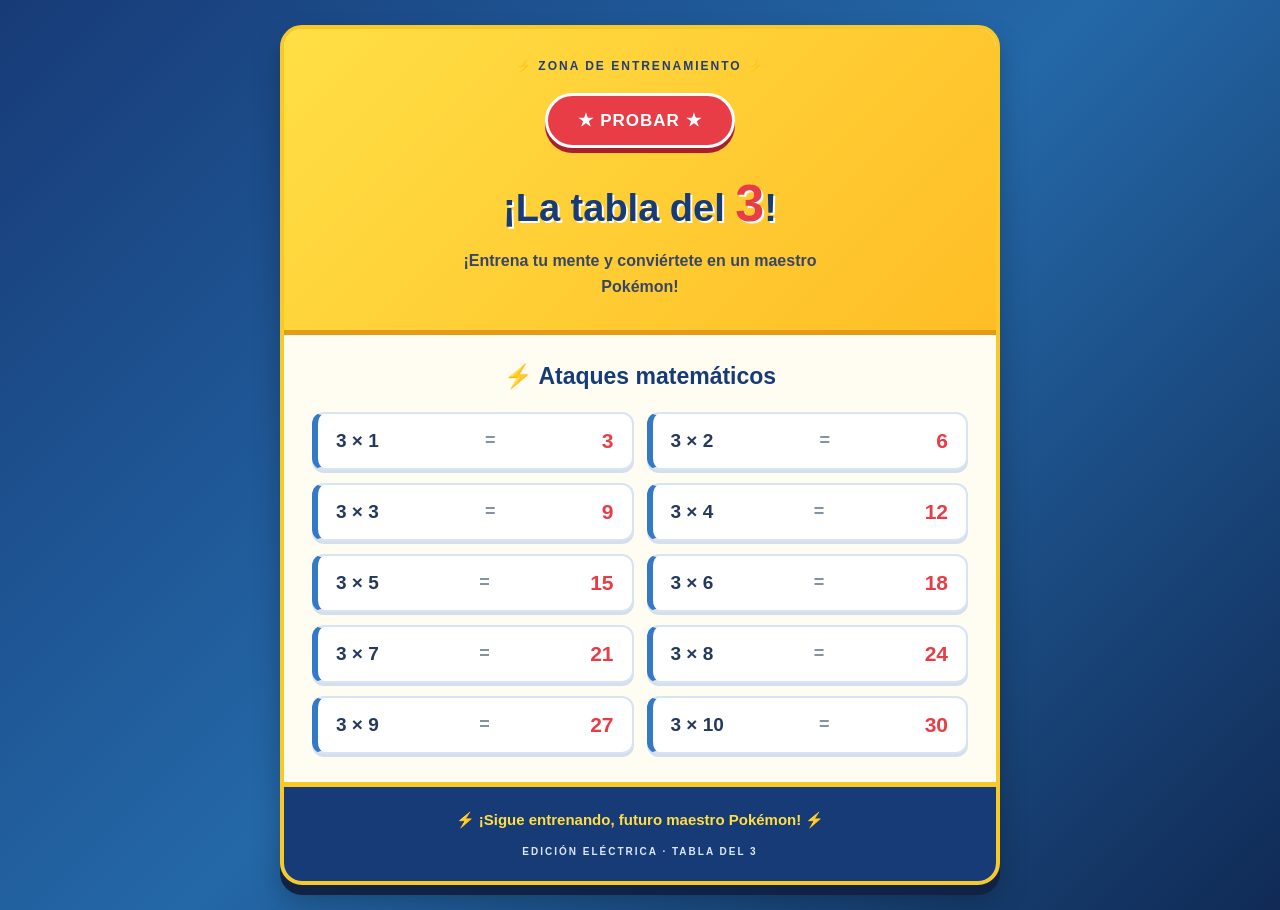
==== tablas/multiplicar.html @ 759390fd "creacion del html tablas y el css personalizado" ====
<!DOCTYPE html>
<html lang="es">
<head>
    <meta charset="UTF-8">
    <meta name="viewport" content="width=device-width, initial-scale=1.0">
    <title>Pokémon - Tabla del 3</title>
    <link rel="stylesheet" href="multiplicar.css">
</head>
<body>

    <main class="contenedor">

        <header class="encabezado">
            <p class="etiqueta">⚡ ZONA DE ENTRENAMIENTO ⚡</p>

            <button class="boton-probar" type="button">
                ★ PROBAR ★
            </button>

            <h1>¡La tabla del <span>3</span>!</h1>

            <p class="descripcion">
                ¡Entrena tu mente y conviértete en un maestro Pokémon!
            </p>
        </header>

        <section class="panel-tabla">
            <h2>⚡ Ataques matemáticos</h2>

            <div class="tabla">
                <div class="fila">
                    <span class="operacion">3 × 1</span>
                    <span class="igual">=</span>
                    <span class="resultado">3</span>
                </div>

                <div class="fila">
                    <span class="operacion">3 × 2</span>
                    <span class="igual">=</span>
                    <span class="resultado">6</span>
                </div>

                <div class="fila">
                    <span class="operacion">3 × 3</span>
                    <span class="igual">=</span>
                    <span class="resultado">9</span>
                </div>

                <div class="fila">
                    <span class="operacion">3 × 4</span>
                    <span class="igual">=</span>
                    <span class="resultado">12</span>
                </div>

                <div class="fila">
                    <span class="operacion">3 × 5</span>
                    <span class="igual">=</span>
                    <span class="resultado">15</span>
                </div>

                <div class="fila">
                    <span class="operacion">3 × 6</span>
                    <span class="igual">=</span>
                    <span class="resultado">18</span>
                </div>

                <div class="fila">
                    <span class="operacion">3 × 7</span>
                    <span class="igual">=</span>
                    <span class="resultado">21</span>
                </div>

                <div class="fila">
                    <span class="operacion">3 × 8</span>
                    <span class="igual">=</span>
                    <span class="resultado">24</span>
                </div>

                <div class="fila">
                    <span class="operacion">3 × 9</span>
                    <span class="igual">=</span>
                    <span class="resultado">27</span>
                </div>

                <div class="fila">
                    <span class="operacion">3 × 10</span>
                    <span class="igual">=</span>
                    <span class="resultado">30</span>
                </div>
            </div>
        </section>

        <footer class="pie">
            <p>⚡ ¡Sigue entrenando, futuro maestro Pokémon! ⚡</p>
            <span>EDICIÓN ELÉCTRICA · TABLA DEL 3</span>
        </footer>

    </main>

</body>
</html>
---- tablas/multiplicar.css ----
/* CONFIGURACIÓN GENERAL */
* {
    box-sizing: border-box;
    margin: 0;
    padding: 0;
}

body {
    min-height: 100vh;
    padding: 25px 16px;
    font-family: Arial, Helvetica, sans-serif;
    color: #202b45;
    background: linear-gradient(135deg, #173b77, #2468a8, #102a55);
}

/* CONTENEDOR PRINCIPAL */
.contenedor {
    width: 100%;
    max-width: 720px;
    margin: 0 auto;
    overflow: hidden;
    background-color: #fffdf2;
    border: 4px solid #f8c928;
    border-radius: 22px;
    box-shadow: 0 10px 0 #102344,
                0 16px 28px rgba(0, 0, 0, 0.25);
}

/* ENCABEZADO */
.encabezado {
    padding: 30px 24px;
    text-align: center;
    background: linear-gradient(135deg, #ffdf45, #ffbd25);
    border-bottom: 5px solid #e49b18;
}

.etiqueta {
    margin-bottom: 20px;
    color: #233e72;
    font-size: 12px;
    font-weight: 900;
    letter-spacing: 2px;
}

/* BOTÓN PROBAR */
.boton-probar {
    display: block;
    width: 100%;
    max-width: 190px;
    margin: 0 auto 24px;
    padding: 14px 20px;
    border: 3px solid #ffffff;
    border-radius: 30px;
    background-color: #e83d46;
    color: #ffffff;
    font-size: 17px;
    font-weight: 900;
    letter-spacing: 1px;
    cursor: pointer;
    box-shadow: 0 5px 0 #a91f2c;
    transition: transform 0.2s ease,
                box-shadow 0.2s ease,
                background-color 0.2s ease;
}

.boton-probar:hover {
    background-color: #c92135;
    transform: translateY(-3px);
    box-shadow: 0 8px 0 #a91f2c;
}

.boton-probar:active {
    transform: translateY(2px);
    box-shadow: 0 2px 0 #a91f2c;
}

.boton-probar:focus-visible {
    outline: 3px solid #173b77;
    outline-offset: 4px;
}

/* TÍTULO */
h1 {
    color: #173b77;
    font-size: 38px;
    font-weight: 900;
    line-height: 1.2;
    text-shadow: 2px 2px 0 #ffffff;
}

h1 span {
    color: #e83d46;
    font-size: 52px;
}

.descripcion {
    max-width: 430px;
    margin: 14px auto 0;
    color: #374665;
    font-size: 16px;
    line-height: 1.6;
    font-weight: 600;
}

/* PANEL DE LA TABLA */
.panel-tabla {
    padding: 28px;
}

.panel-tabla h2 {
    margin-bottom: 22px;
    color: #173b77;
    text-align: center;
    font-size: 23px;
}

/* DISTRIBUCIÓN DE LAS OPERACIONES */
.tabla {
    display: grid;
    grid-template-columns: repeat(2, minmax(0, 1fr));
    gap: 13px;
}

/* CADA OPERACIÓN */
.fila {
    display: flex;
    align-items: center;
    justify-content: space-between;
    gap: 8px;
    padding: 15px 18px;
    background-color: #ffffff;
    border: 2px solid #d8e3f3;
    border-left: 6px solid #3478c8;
    border-radius: 12px;
    box-shadow: 0 3px 0 #d5dfec;
    transition: transform 0.2s ease,
                background-color 0.2s ease,
                border-color 0.2s ease;
}

.fila:hover {
    background-color: #fff2b8;
    border-color: #f0bd27;
    transform: translateY(-3px);
}

.operacion {
    color: #25395e;
    font-size: 19px;
    font-weight: 800;
}

.igual {
    color: #8591a5;
    font-size: 18px;
    font-weight: bold;
}

.resultado {
    color: #e83d46;
    font-size: 21px;
    font-weight: 900;
}

/* PIE DE PÁGINA */
.pie {
    padding: 22px 16px;
    text-align: center;
    background-color: #173b77;
    border-top: 5px solid #f8c928;
}

.pie p {
    margin-bottom: 10px;
    color: #ffdf45;
    font-size: 15px;
    font-weight: bold;
    line-height: 1.5;
}

.pie span {
    color: #dce8fa;
    font-size: 10px;
    font-weight: bold;
    letter-spacing: 2px;
}

/* TABLETS */
@media (max-width: 768px) {
    body {
        padding: 20px 14px;
    }

    .encabezado {
        padding: 26px 18px;
    }

    .panel-tabla {
        padding: 22px;
    }

    h1 {
        font-size: 33px;
    }

    h1 span {
        font-size: 45px;
    }

    .fila {
        padding: 14px 12px;
    }

    .operacion {
        font-size: 17px;
    }

    .resultado {
        font-size: 19px;
    }
}

/* CELULARES */
@media (max-width: 480px) {
    body {
        padding: 14px 10px;
    }

    .contenedor {
        border-width: 3px;
        border-radius: 17px;
    }

    .encabezado {
        padding: 24px 14px;
    }

    .etiqueta {
        font-size: 10px;
        letter-spacing: 1.5px;
    }

    .boton-probar {
        max-width: 100%;
        font-size: 16px;
    }

    h1 {
        font-size: 28px;
    }

    h1 span {
        font-size: 38px;
    }

    .descripcion {
        font-size: 14px;
    }

    .panel-tabla {
        padding: 20px 14px;
    }

    .panel-tabla h2 {
        font-size: 19px;
    }

    .tabla {
        grid-template-columns: 1fr;
        gap: 11px;
    }

    .fila {
        padding: 15px 18px;
    }

    .operacion {
        font-size: 18px;
    }

    .resultado {
        font-size: 21px;
    }

    .pie p {
        font-size: 13px;
    }
}

/* RESPETA LA PREFERENCIA DE MENOS MOVIMIENTO */
@media (prefers-reduced-motion: reduce) {
    *,
    *::before,
    *::after {
        transition: none !important;
    }
}
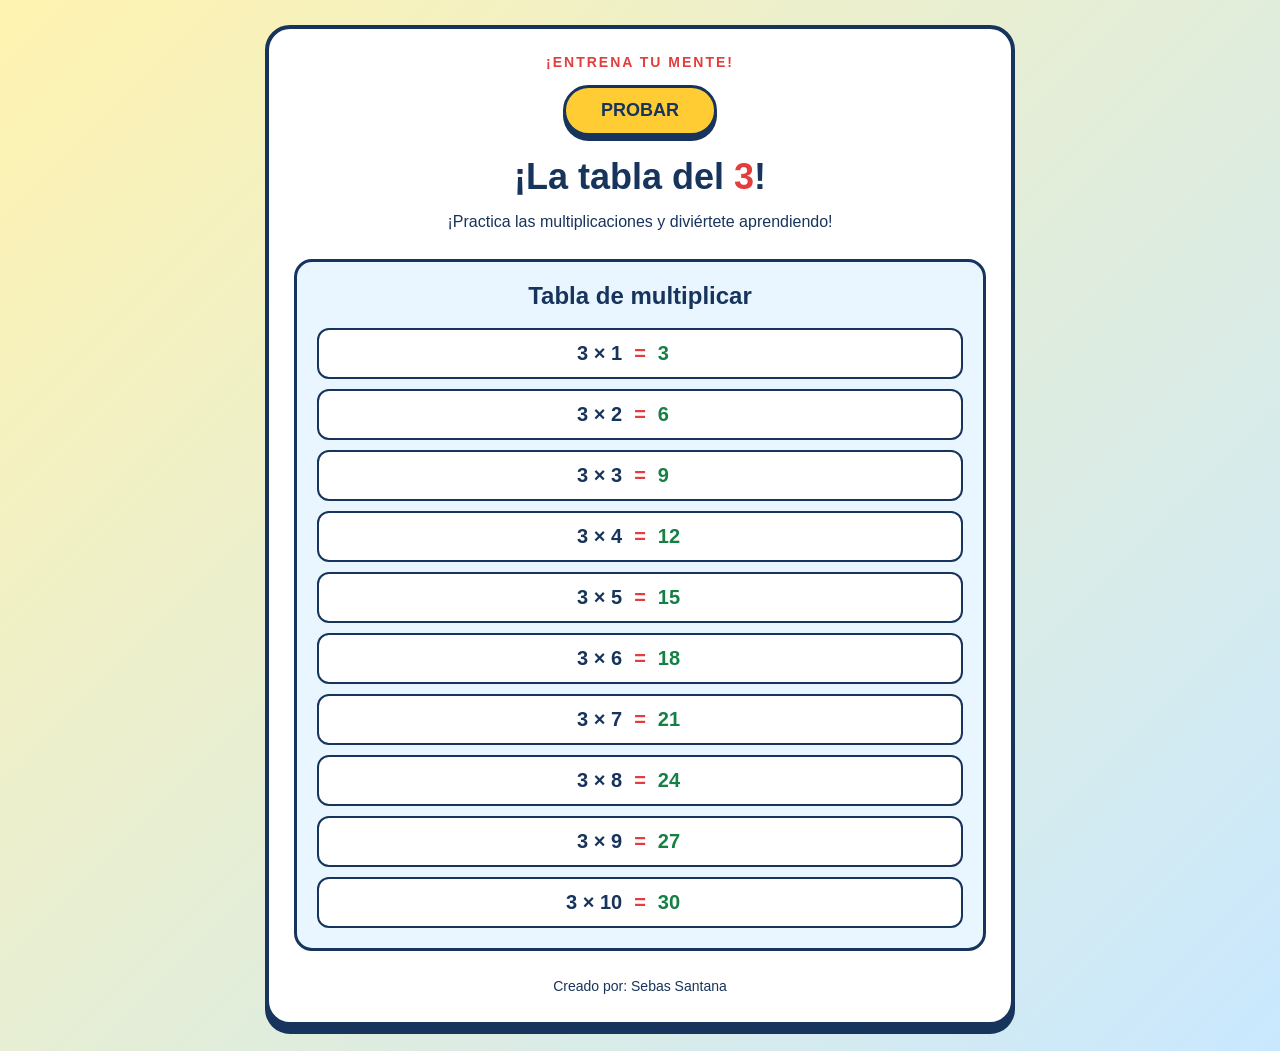
==== commit 7848acd7: "agregamos de forma dinamica la tabla del 5" ====
--- a/tablas/multiplicar.html
+++ b/tablas/multiplicar.html
@@ -4,99 +4,39 @@
 <head>
     <meta charset="UTF-8">
     <meta name="viewport" content="width=device-width, initial-scale=1.0">
-    <title>Pokémon - Tabla del 3</title>
+    <title>Tablas de multiplicar</title>
     <link rel="stylesheet" href="multiplicar.css">
 </head>
 <body>
 
-    <main class="contenedor">
+    <div class="contenedor">
 
         <header class="encabezado">
-            <p class="etiqueta">⚡ ZONA DE ENTRENAMIENTO ⚡</p>
+            <p class="etiqueta">¡ENTRENA TU MENTE!</p>
 
-            <button class="boton-probar" type="button">
-                ★ PROBAR ★
+            <button class="boton-probar" onclick="generarTablas(5)">
+                PROBAR
             </button>
 
-            <h1>¡La tabla del <span>3</span>!</h1>
+            <h1>¡La tabla del <span id="tituloTabla">3</span>!</h1>
 
             <p class="descripcion">
-                ¡Entrena tu mente y conviértete en un maestro Pokémon!
+                ¡Practica las multiplicaciones y diviértete aprendiendo!
             </p>
         </header>
 
         <section class="panel-tabla">
-            <h2>⚡ Ataques matemáticos</h2>
+            <h2>Tabla de multiplicar</h2>
 
-            <div class="tabla">
-                <div class="fila">
-                    <span class="operacion">3 × 1</span>
-                    <span class="igual">=</span>
-                    <span class="resultado">3</span>
-                </div>
-
-                <div class="fila">
-                    <span class="operacion">3 × 2</span>
-                    <span class="igual">=</span>
-                    <span class="resultado">6</span>
-                </div>
-
-                <div class="fila">
-                    <span class="operacion">3 × 3</span>
-                    <span class="igual">=</span>
-                    <span class="resultado">9</span>
-                </div>
-
-                <div class="fila">
-                    <span class="operacion">3 × 4</span>
-                    <span class="igual">=</span>
-                    <span class="resultado">12</span>
-                </div>
-
-                <div class="fila">
-                    <span class="operacion">3 × 5</span>
-                    <span class="igual">=</span>
-                    <span class="resultado">15</span>
-                </div>
-
-                <div class="fila">
-                    <span class="operacion">3 × 6</span>
-                    <span class="igual">=</span>
-                    <span class="resultado">18</span>
-                </div>
-
-                <div class="fila">
-                    <span class="operacion">3 × 7</span>
-                    <span class="igual">=</span>
-                    <span class="resultado">21</span>
-                </div>
-
-                <div class="fila">
-                    <span class="operacion">3 × 8</span>
-                    <span class="igual">=</span>
-                    <span class="resultado">24</span>
-                </div>
-
-                <div class="fila">
-                    <span class="operacion">3 × 9</span>
-                    <span class="igual">=</span>
-                    <span class="resultado">27</span>
-                </div>
-
-                <div class="fila">
-                    <span class="operacion">3 × 10</span>
-                    <span class="igual">=</span>
-                    <span class="resultado">30</span>
-                </div>
-            </div>
+            <div class="tabla" id="contenedor"></div>
         </section>
 
         <footer class="pie">
-            <p>⚡ ¡Sigue entrenando, futuro maestro Pokémon! ⚡</p>
-            <span>EDICIÓN ELÉCTRICA · TABLA DEL 3</span>
+            <p>Creado por: Sebas Santana</p>
         </footer>
 
-    </main>
+    </div>
 
+    <script src="multiplicar.js"></script>
 </body>
 </html>
--- a/tablas/multiplicar.css
+++ b/tablas/multiplicar.css
@@ -1,5 +1,4 @@
 
-/* CONFIGURACIÓN GENERAL */
 * {
     box-sizing: border-box;
     margin: 0;
@@ -8,250 +7,138 @@
 
 body {
     min-height: 100vh;
-    padding: 25px 16px;
+    padding: 25px 15px;
     font-family: Arial, Helvetica, sans-serif;
-    color: #202b45;
-    background: linear-gradient(135deg, #173b77, #2468a8, #102a55);
+    background: linear-gradient(135deg, #fff3b0, #c9e8ff);
+    color: #17345c;
 }
 
-/* CONTENEDOR PRINCIPAL */
 .contenedor {
     width: 100%;
-    max-width: 720px;
+    max-width: 750px;
     margin: 0 auto;
-    overflow: hidden;
-    background-color: #fffdf2;
-    border: 4px solid #f8c928;
-    border-radius: 22px;
-    box-shadow: 0 10px 0 #102344,
-                0 16px 28px rgba(0, 0, 0, 0.25);
+    padding: 25px;
+    background-color: #ffffff;
+    border: 4px solid #17345c;
+    border-radius: 25px;
+    box-shadow: 0 8px 0 #17345c;
 }
 
-/* ENCABEZADO */
 .encabezado {
-    padding: 30px 24px;
     text-align: center;
-    background: linear-gradient(135deg, #ffdf45, #ffbd25);
-    border-bottom: 5px solid #e49b18;
 }
 
 .etiqueta {
-    margin-bottom: 20px;
-    color: #233e72;
-    font-size: 12px;
-    font-weight: 900;
-    letter-spacing: 2px;
-}
-
-/* BOTÓN PROBAR */
-.boton-probar {
-    display: block;
-    width: 100%;
-    max-width: 190px;
-    margin: 0 auto 24px;
-    padding: 14px 20px;
-    border: 3px solid #ffffff;
-    border-radius: 30px;
-    background-color: #e83d46;
-    color: #ffffff;
-    font-size: 17px;
-    font-weight: 900;
-    letter-spacing: 1px;
-    cursor: pointer;
-    box-shadow: 0 5px 0 #a91f2c;
-    transition: transform 0.2s ease,
-                box-shadow 0.2s ease,
-                background-color 0.2s ease;
-}
-
-.boton-probar:hover {
-    background-color: #c92135;
-    transform: translateY(-3px);
-    box-shadow: 0 8px 0 #a91f2c;
-}
-
-.boton-probar:active {
-    transform: translateY(2px);
-    box-shadow: 0 2px 0 #a91f2c;
-}
-
-.boton-probar:focus-visible {
-    outline: 3px solid #173b77;
-    outline-offset: 4px;
-}
-
-/* TÍTULO */
-h1 {
-    color: #173b77;
-    font-size: 38px;
-    font-weight: 900;
-    line-height: 1.2;
-    text-shadow: 2px 2px 0 #ffffff;
-}
-
-h1 span {
-    color: #e83d46;
-    font-size: 52px;
-}
-
-.descripcion {
-    max-width: 430px;
-    margin: 14px auto 0;
-    color: #374665;
-    font-size: 16px;
-    line-height: 1.6;
-    font-weight: 600;
-}
-
-/* PANEL DE LA TABLA */
-.panel-tabla {
-    padding: 28px;
-}
-
-.panel-tabla h2 {
-    margin-bottom: 22px;
-    color: #173b77;
-    text-align: center;
-    font-size: 23px;
-}
-
-/* DISTRIBUCIÓN DE LAS OPERACIONES */
-.tabla {
-    display: grid;
-    grid-template-columns: repeat(2, minmax(0, 1fr));
-    gap: 13px;
-}
-
-/* CADA OPERACIÓN */
-.fila {
-    display: flex;
-    align-items: center;
-    justify-content: space-between;
-    gap: 8px;
-    padding: 15px 18px;
-    background-color: #ffffff;
-    border: 2px solid #d8e3f3;
-    border-left: 6px solid #3478c8;
-    border-radius: 12px;
-    box-shadow: 0 3px 0 #d5dfec;
-    transition: transform 0.2s ease,
-                background-color 0.2s ease,
-                border-color 0.2s ease;
-}
-
-.fila:hover {
-    background-color: #fff2b8;
-    border-color: #f0bd27;
-    transform: translateY(-3px);
-}
-
-.operacion {
-    color: #25395e;
-    font-size: 19px;
-    font-weight: 800;
-}
-
-.igual {
-    color: #8591a5;
-    font-size: 18px;
-    font-weight: bold;
-}
-
-.resultado {
-    color: #e83d46;
-    font-size: 21px;
-    font-weight: 900;
-}
-
-/* PIE DE PÁGINA */
-.pie {
-    padding: 22px 16px;
-    text-align: center;
-    background-color: #173b77;
-    border-top: 5px solid #f8c928;
-}
-
-.pie p {
-    margin-bottom: 10px;
-    color: #ffdf45;
-    font-size: 15px;
-    font-weight: bold;
-    line-height: 1.5;
-}
-
-.pie span {
-    color: #dce8fa;
-    font-size: 10px;
+    margin-bottom: 15px;
+    color: #e33d3d;
+    font-size: 14px;
     font-weight: bold;
     letter-spacing: 2px;
 }
 
-/* TABLETS */
-@media (max-width: 768px) {
-    body {
-        padding: 20px 14px;
-    }
-
-    .encabezado {
-        padding: 26px 18px;
-    }
-
-    .panel-tabla {
-        padding: 22px;
-    }
-
-    h1 {
-        font-size: 33px;
-    }
-
-    h1 span {
-        font-size: 45px;
-    }
-
-    .fila {
-        padding: 14px 12px;
-    }
-
-    .operacion {
-        font-size: 17px;
-    }
-
-    .resultado {
-        font-size: 19px;
-    }
+.boton-probar {
+    display: block;
+    margin: 0 auto 20px;
+    padding: 12px 35px;
+    border: 3px solid #17345c;
+    border-radius: 30px;
+    background-color: #ffcc33;
+    color: #17345c;
+    font-size: 18px;
+    font-weight: bold;
+    cursor: pointer;
+    box-shadow: 0 5px 0 #17345c;
 }
 
-/* CELULARES */
-@media (max-width: 480px) {
+.boton-probar:hover {
+    background-color: #ffe071;
+}
+
+.boton-probar:active {
+    transform: translateY(3px);
+    box-shadow: 0 2px 0 #17345c;
+}
+
+h1 {
+    margin-bottom: 12px;
+    font-size: 36px;
+}
+
+h1 span {
+    color: #e33d3d;
+}
+
+.descripcion {
+    margin-bottom: 25px;
+    font-size: 16px;
+    line-height: 1.5;
+}
+
+.panel-tabla {
+    padding: 20px;
+    border: 3px solid #17345c;
+    border-radius: 18px;
+    background-color: #eaf6ff;
+}
+
+.panel-tabla h2 {
+    margin-bottom: 18px;
+    text-align: center;
+    font-size: 24px;
+}
+
+.tabla {
+    display: flex;
+    flex-direction: column;
+    gap: 10px;
+}
+
+.fila {
+    display: grid;
+    grid-template-columns: 1fr auto 1fr;
+    align-items: center;
+    gap: 12px;
+    padding: 12px 18px;
+    border: 2px solid #17345c;
+    border-radius: 12px;
+    background-color: #ffffff;
+    font-size: 20px;
+    font-weight: bold;
+}
+
+.operacion {
+    text-align: right;
+}
+
+.igual {
+    color: #e33d3d;
+}
+
+.resultado {
+    color: #168044;
+    text-align: left;
+}
+
+.pie {
+    margin-top: 25px;
+    text-align: center;
+    font-size: 14px;
+    line-height: 1.5;
+}
+
+@media (max-width: 600px) {
     body {
-        padding: 14px 10px;
+        padding: 15px 10px;
     }
 
     .contenedor {
+        padding: 18px 12px;
         border-width: 3px;
-        border-radius: 17px;
-    }
-
-    .encabezado {
-        padding: 24px 14px;
-    }
-
-    .etiqueta {
-        font-size: 10px;
-        letter-spacing: 1.5px;
-    }
-
-    .boton-probar {
-        max-width: 100%;
-        font-size: 16px;
+        border-radius: 18px;
     }
 
     h1 {
         font-size: 28px;
-    }
-
-    h1 span {
-        font-size: 38px;
     }
 
     .descripcion {
@@ -259,40 +146,34 @@
     }
 
     .panel-tabla {
-        padding: 20px 14px;
+        padding: 14px 10px;
     }
 
     .panel-tabla h2 {
-        font-size: 19px;
-    }
-
-    .tabla {
-        grid-template-columns: 1fr;
-        gap: 11px;
+        font-size: 21px;
     }
 
     .fila {
-        padding: 15px 18px;
+        gap: 8px;
+        padding: 10px;
+        font-size: 17px;
     }
 
-    .operacion {
-        font-size: 18px;
+    .boton-probar {
+        font-size: 16px;
     }
 
-    .resultado {
-        font-size: 21px;
-    }
-
-    .pie p {
+    .pie {
         font-size: 13px;
     }
 }
 
-/* RESPETA LA PREFERENCIA DE MENOS MOVIMIENTO */
-@media (prefers-reduced-motion: reduce) {
-    *,
-    *::before,
-    *::after {
-        transition: none !important;
+@media (max-width: 350px) {
+    h1 {
+        font-size: 24px;
+    }
+
+    .fila {
+        font-size: 15px;
     }
 }
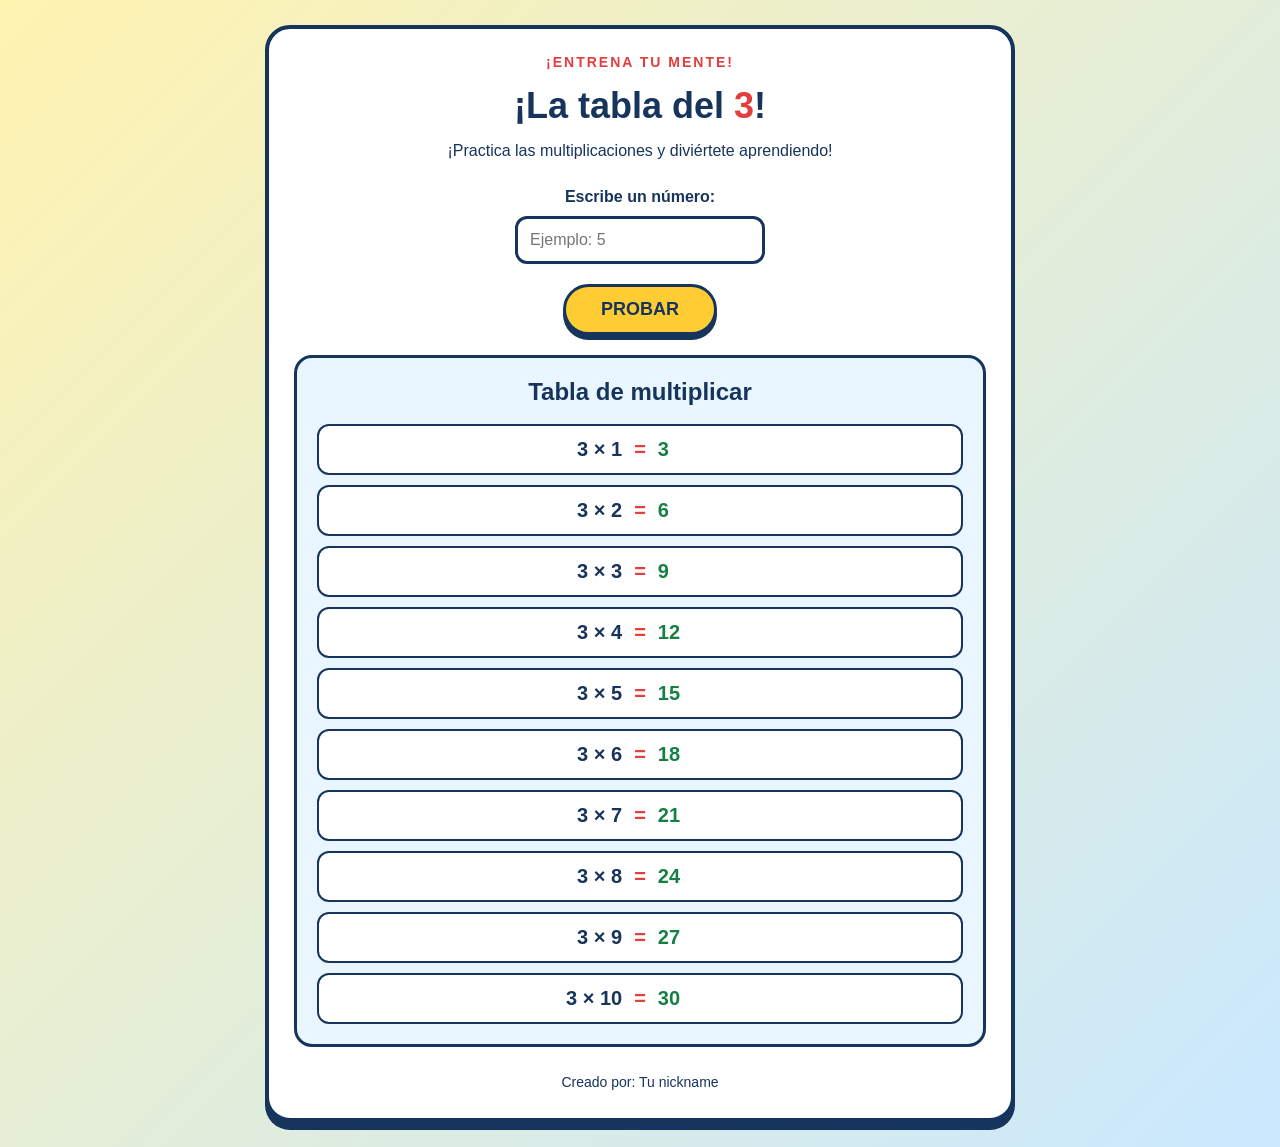
==== commit 471b56c9: "agregamos las cajas de texto" ====
--- a/tablas/multiplicar.html
+++ b/tablas/multiplicar.html
@@ -14,15 +14,24 @@
         <header class="encabezado">
             <p class="etiqueta">¡ENTRENA TU MENTE!</p>
 
-            <button class="boton-probar" onclick="generarTablas(5)">
-                PROBAR
-            </button>
-
             <h1>¡La tabla del <span id="tituloTabla">3</span>!</h1>
 
             <p class="descripcion">
                 ¡Practica las multiplicaciones y diviértete aprendiendo!
             </p>
+
+            <div class="formulario">
+                <label for="numeroTabla">Escribe un número:</label>
+                <input
+                    type="number"
+                    id="numeroTabla"
+                    placeholder="Ejemplo: 5"
+                >
+            </div>
+
+            <button class="boton-probar" onclick="generarTablas(5)">
+                PROBAR
+            </button>
         </header>
 
         <section class="panel-tabla">
@@ -32,7 +41,7 @@
         </section>
 
         <footer class="pie">
-            <p>Creado por: Sebas Santana</p>
+            <p>Creado por: Tu nickname</p>
         </footer>
 
     </div>
--- a/tablas/multiplicar.css
+++ b/tablas/multiplicar.css
@@ -36,6 +36,51 @@
     letter-spacing: 2px;
 }
 
+h1 {
+    margin-bottom: 12px;
+    font-size: 36px;
+}
+
+h1 span {
+    color: #e33d3d;
+}
+
+.descripcion {
+    margin-bottom: 25px;
+    font-size: 16px;
+    line-height: 1.5;
+}
+
+.formulario {
+    display: flex;
+    flex-direction: column;
+    align-items: center;
+    gap: 10px;
+    margin-bottom: 20px;
+}
+
+.formulario label {
+    font-size: 16px;
+    font-weight: bold;
+}
+
+.formulario input {
+    width: 100%;
+    max-width: 250px;
+    padding: 12px;
+    border: 3px solid #17345c;
+    border-radius: 12px;
+    background-color: #ffffff;
+    color: #17345c;
+    font-size: 16px;
+    outline: none;
+}
+
+.formulario input:focus {
+    border-color: #e33d3d;
+    box-shadow: 0 0 0 3px #ffcc3380;
+}
+
 .boton-probar {
     display: block;
     margin: 0 auto 20px;
@@ -57,21 +102,6 @@
 .boton-probar:active {
     transform: translateY(3px);
     box-shadow: 0 2px 0 #17345c;
-}
-
-h1 {
-    margin-bottom: 12px;
-    font-size: 36px;
-}
-
-h1 span {
-    color: #e33d3d;
-}
-
-.descripcion {
-    margin-bottom: 25px;
-    font-size: 16px;
-    line-height: 1.5;
 }
 
 .panel-tabla {
@@ -145,6 +175,14 @@
         font-size: 14px;
     }
 
+    .formulario label {
+        font-size: 15px;
+    }
+
+    .formulario input {
+        max-width: 100%;
+    }
+
     .panel-tabla {
         padding: 14px 10px;
     }
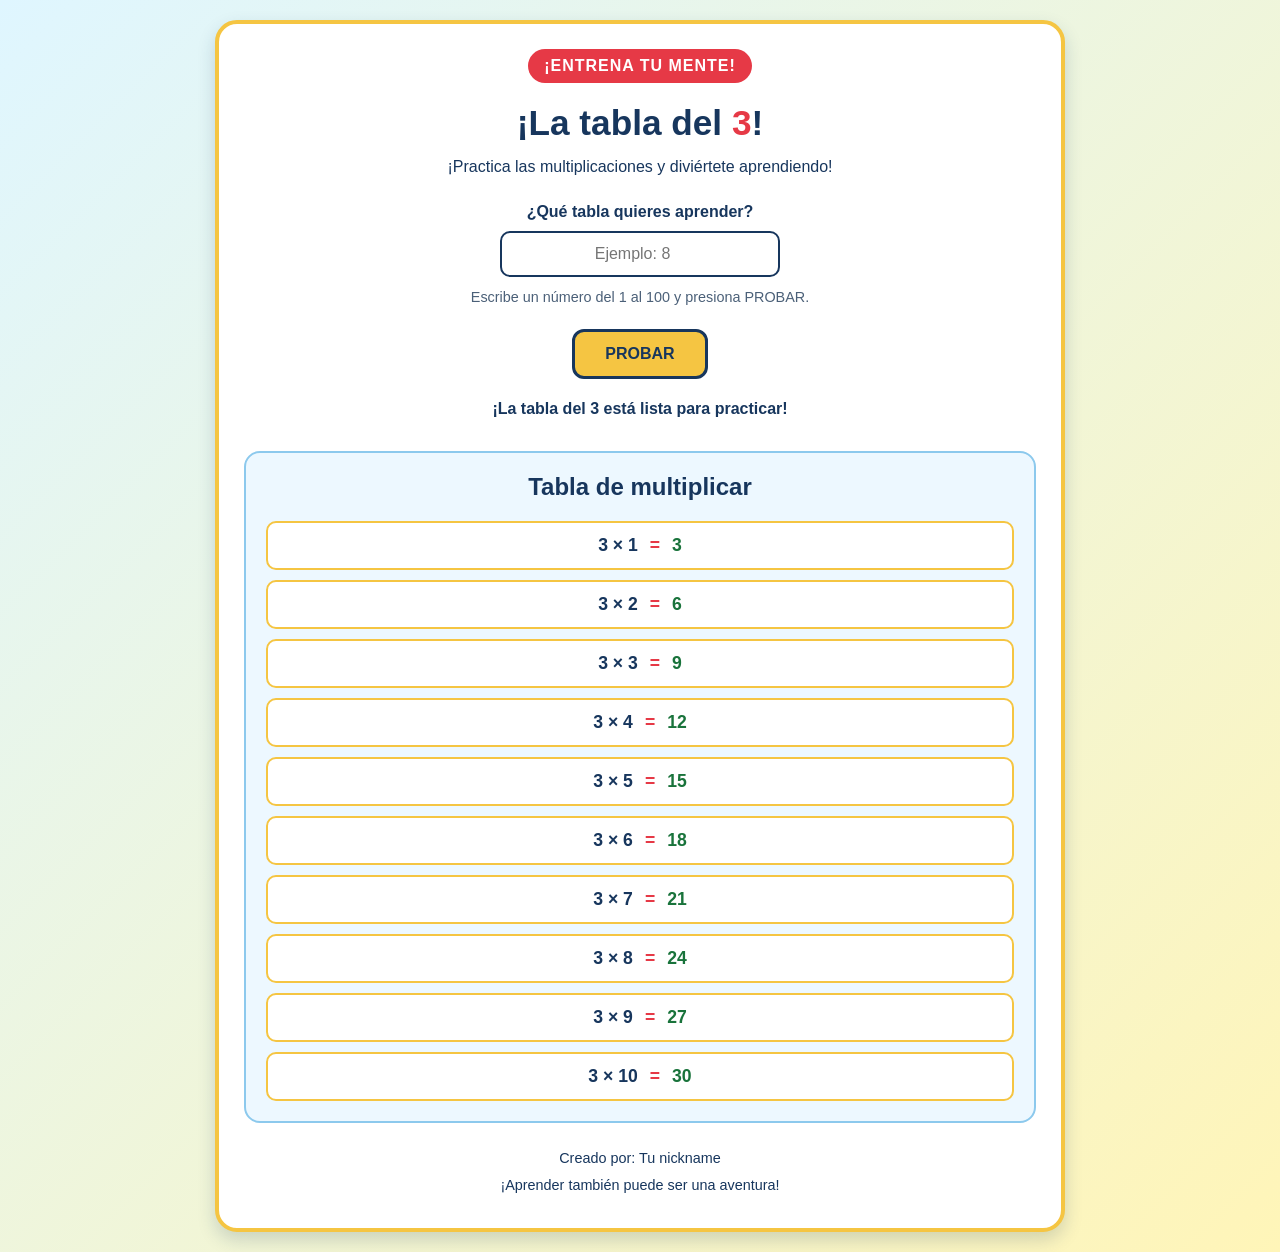
==== commit 39c14b43: "mejora de instrucciones y mensajes de ayuda" ====
--- a/tablas/multiplicar.html
+++ b/tablas/multiplicar.html
@@ -1,4 +1,3 @@
-
 <!DOCTYPE html>
 <html lang="es">
 <head>
@@ -8,7 +7,6 @@
     <link rel="stylesheet" href="multiplicar.css">
 </head>
 <body>
-
     <div class="contenedor">
 
         <header class="encabezado">
@@ -21,17 +19,29 @@
             </p>
 
             <div class="formulario">
-                <label for="numeroTabla">Escribe un número:</label>
+                <label for="numeroTabla">¿Qué tabla quieres aprender?</label>
+
                 <input
                     type="number"
                     id="numeroTabla"
-                    placeholder="Ejemplo: 5"
+                    min="1"
+                    max="100"
+                    placeholder="Ejemplo: 8"
+                    aria-describedby="ayudaNumero"
                 >
+
+                <p class="ayuda" id="ayudaNumero">
+                    Escribe un número del 1 al 100 y presiona PROBAR.
+                </p>
             </div>
 
-            <button class="boton-probar" onclick="generarTablas(5)">
+            <button class="boton-probar" onclick="generarTablas()">
                 PROBAR
             </button>
+
+            <p id="mensaje" class="mensaje" aria-live="polite">
+                ¡La tabla del 3 está lista para practicar!
+            </p>
         </header>
 
         <section class="panel-tabla">
@@ -42,10 +52,11 @@
 
         <footer class="pie">
             <p>Creado por: Tu nickname</p>
+            <p>¡Aprender también puede ser una aventura!</p>
         </footer>
 
     </div>
 
     <script src="multiplicar.js"></script>
 </body>
-</html>
+</html>
--- a/tablas/multiplicar.css
+++ b/tablas/multiplicar.css
@@ -1,27 +1,25 @@
-
 * {
     box-sizing: border-box;
+}
+
+body {
     margin: 0;
-    padding: 0;
-}
-
-body {
+    padding: 20px;
     min-height: 100vh;
-    padding: 25px 15px;
     font-family: Arial, Helvetica, sans-serif;
-    background: linear-gradient(135deg, #fff3b0, #c9e8ff);
-    color: #17345c;
+    background: linear-gradient(135deg, #dff6ff, #fff5b8);
+    color: #17365d;
 }
 
 .contenedor {
     width: 100%;
-    max-width: 750px;
+    max-width: 850px;
     margin: 0 auto;
     padding: 25px;
     background-color: #ffffff;
-    border: 4px solid #17345c;
-    border-radius: 25px;
-    box-shadow: 0 8px 0 #17345c;
+    border: 4px solid #f5c542;
+    border-radius: 22px;
+    box-shadow: 0 8px 18px rgba(23, 54, 93, 0.18);
 }
 
 .encabezado {
@@ -29,25 +27,28 @@
 }
 
 .etiqueta {
-    margin-bottom: 15px;
-    color: #e33d3d;
-    font-size: 14px;
-    font-weight: bold;
-    letter-spacing: 2px;
+    display: inline-block;
+    margin: 0 0 10px;
+    padding: 8px 16px;
+    color: #ffffff;
+    background-color: #e63946;
+    border-radius: 20px;
+    font-weight: bold;
+    letter-spacing: 1px;
 }
 
 h1 {
-    margin-bottom: 12px;
-    font-size: 36px;
+    margin: 10px 0;
+    color: #17365d;
+    font-size: 2.2rem;
 }
 
 h1 span {
-    color: #e33d3d;
+    color: #e63946;
 }
 
 .descripcion {
-    margin-bottom: 25px;
-    font-size: 16px;
+    margin: 12px 0 24px;
     line-height: 1.5;
 }
 
@@ -60,158 +61,156 @@
 }
 
 .formulario label {
-    font-size: 16px;
+    font-size: 1rem;
     font-weight: bold;
 }
 
 .formulario input {
     width: 100%;
-    max-width: 250px;
+    max-width: 280px;
     padding: 12px;
-    border: 3px solid #17345c;
+    border: 2px solid #17365d;
+    border-radius: 10px;
+    font-size: 1rem;
+    text-align: center;
+}
+
+.formulario input:focus {
+    outline: 3px solid #f5c542;
+    outline-offset: 2px;
+}
+
+.ayuda {
+    margin: 0;
+    color: #4b6078;
+    font-size: 0.9rem;
+    line-height: 1.5;
+}
+
+.boton-probar {
+    padding: 13px 30px;
+    border: 3px solid #17365d;
     border-radius: 12px;
+    background-color: #f5c542;
+    color: #17365d;
+    font-size: 1rem;
+    font-weight: bold;
+    cursor: pointer;
+    transition: background-color 0.2s, transform 0.2s;
+}
+
+.boton-probar:hover {
+    background-color: #ffd95a;
+    transform: translateY(-2px);
+}
+
+.boton-probar:focus-visible {
+    outline: 3px solid #e63946;
+    outline-offset: 3px;
+}
+
+.mensaje {
+    min-height: 24px;
+    margin: 18px 0 0;
+    font-weight: bold;
+    line-height: 1.5;
+}
+
+.mensaje.error {
+    color: #c62828;
+}
+
+.mensaje.exito {
+    color: #19733b;
+}
+
+.panel-tabla {
+    margin-top: 30px;
+    padding: 20px;
+    background-color: #edf8ff;
+    border: 2px solid #8cc9ed;
+    border-radius: 16px;
+}
+
+.panel-tabla h2 {
+    margin: 0 0 20px;
+    text-align: center;
+    color: #17365d;
+}
+
+.tabla {
+    display: grid;
+    grid-template-columns: 1fr;
+    gap: 10px;
+}
+
+.fila {
+    display: flex;
+    align-items: center;
+    justify-content: center;
+    gap: 12px;
+    padding: 12px;
     background-color: #ffffff;
-    color: #17345c;
-    font-size: 16px;
-    outline: none;
-}
-
-.formulario input:focus {
-    border-color: #e33d3d;
-    box-shadow: 0 0 0 3px #ffcc3380;
-}
-
-.boton-probar {
-    display: block;
-    margin: 0 auto 20px;
-    padding: 12px 35px;
-    border: 3px solid #17345c;
-    border-radius: 30px;
-    background-color: #ffcc33;
-    color: #17345c;
-    font-size: 18px;
-    font-weight: bold;
-    cursor: pointer;
-    box-shadow: 0 5px 0 #17345c;
-}
-
-.boton-probar:hover {
-    background-color: #ffe071;
-}
-
-.boton-probar:active {
-    transform: translateY(3px);
-    box-shadow: 0 2px 0 #17345c;
-}
-
-.panel-tabla {
-    padding: 20px;
-    border: 3px solid #17345c;
-    border-radius: 18px;
-    background-color: #eaf6ff;
-}
-
-.panel-tabla h2 {
-    margin-bottom: 18px;
-    text-align: center;
-    font-size: 24px;
-}
-
-.tabla {
-    display: flex;
-    flex-direction: column;
-    gap: 10px;
-}
-
-.fila {
-    display: grid;
-    grid-template-columns: 1fr auto 1fr;
-    align-items: center;
-    gap: 12px;
-    padding: 12px 18px;
-    border: 2px solid #17345c;
-    border-radius: 12px;
-    background-color: #ffffff;
-    font-size: 20px;
+    border: 2px solid #f5c542;
+    border-radius: 10px;
+    font-size: 1.1rem;
     font-weight: bold;
 }
 
 .operacion {
-    text-align: right;
+    color: #17365d;
 }
 
 .igual {
-    color: #e33d3d;
+    color: #e63946;
 }
 
 .resultado {
-    color: #168044;
-    text-align: left;
+    color: #19733b;
 }
 
 .pie {
     margin-top: 25px;
     text-align: center;
-    font-size: 14px;
-    line-height: 1.5;
+    font-size: 0.9rem;
+    line-height: 1.5;
+}
+
+.pie p {
+    margin: 6px 0;
 }
 
 @media (max-width: 600px) {
     body {
-        padding: 15px 10px;
+        padding: 10px;
     }
 
     .contenedor {
-        padding: 18px 12px;
+        padding: 16px;
         border-width: 3px;
-        border-radius: 18px;
+        border-radius: 16px;
     }
 
     h1 {
-        font-size: 28px;
+        font-size: 1.7rem;
     }
 
     .descripcion {
-        font-size: 14px;
-    }
-
-    .formulario label {
-        font-size: 15px;
-    }
-
-    .formulario input {
-        max-width: 100%;
+        font-size: 0.95rem;
     }
 
     .panel-tabla {
-        padding: 14px 10px;
-    }
-
-    .panel-tabla h2 {
-        font-size: 21px;
+        padding: 12px;
     }
 
     .fila {
         gap: 8px;
-        padding: 10px;
-        font-size: 17px;
+        padding: 10px 6px;
+        font-size: 1rem;
     }
 
     .boton-probar {
-        font-size: 16px;
-    }
-
-    .pie {
-        font-size: 13px;
-    }
-}
-
-@media (max-width: 350px) {
-    h1 {
-        font-size: 24px;
-    }
-
-    .fila {
-        font-size: 15px;
-    }
-}
+        width: 100%;
+        max-width: 280px;
+    }
+}
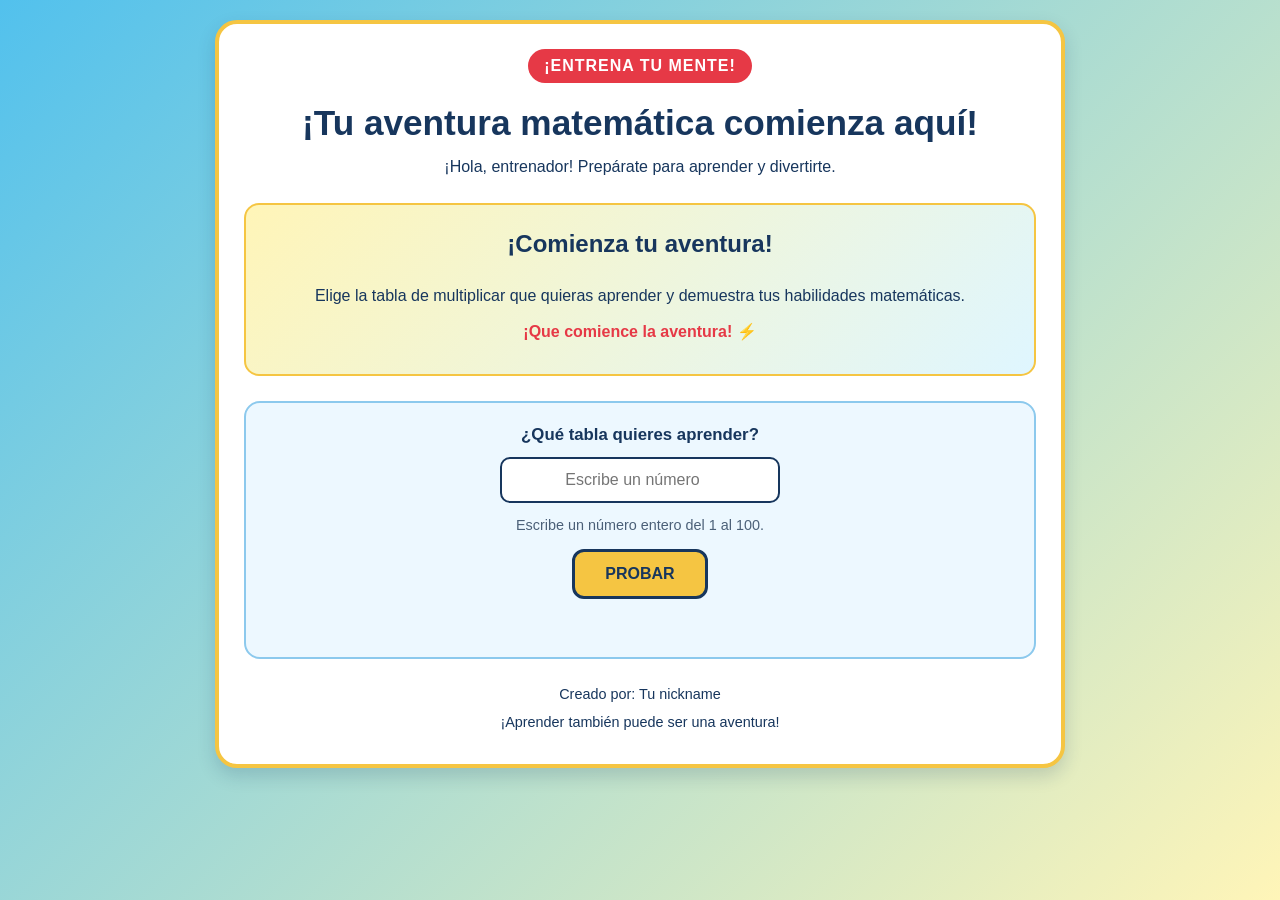
==== commit c1e531df: "trabajo final interactivo" ====
--- a/tablas/multiplicar.html
+++ b/tablas/multiplicar.html
@@ -3,7 +3,7 @@
 <head>
     <meta charset="UTF-8">
     <meta name="viewport" content="width=device-width, initial-scale=1.0">
-    <title>Tablas de multiplicar</title>
+    <title>Aventura matemática</title>
     <link rel="stylesheet" href="multiplicar.css">
 </head>
 <body>
@@ -12,40 +12,57 @@
         <header class="encabezado">
             <p class="etiqueta">¡ENTRENA TU MENTE!</p>
 
-            <h1>¡La tabla del <span id="tituloTabla">3</span>!</h1>
+            <h1 id="tituloTabla">¡Tu aventura matemática comienza aquí!</h1>
 
             <p class="descripcion">
-                ¡Practica las multiplicaciones y diviértete aprendiendo!
+                ¡Hola, entrenador! Prepárate para aprender y divertirte.
+            </p>
+        </header>
+
+        <section class="bienvenida" id="bienvenida">
+            <h2>¡Comienza tu aventura!</h2>
+
+            <p>
+                Elige la tabla de multiplicar que quieras aprender
+                y demuestra tus habilidades matemáticas.
             </p>
 
-            <div class="formulario">
-                <label for="numeroTabla">¿Qué tabla quieres aprender?</label>
+            <p class="frase-final">
+                ¡Que comience la aventura! ⚡
+            </p>
+        </section>
 
-                <input
-                    type="number"
-                    id="numeroTabla"
-                    min="1"
-                    max="100"
-                    placeholder="Ejemplo: 8"
-                    aria-describedby="ayudaNumero"
-                >
+        <section class="selector-tabla">
+            <label for="numeroTabla">
+                ¿Qué tabla quieres aprender?
+            </label>
 
-                <p class="ayuda" id="ayudaNumero">
-                    Escribe un número del 1 al 100 y presiona PROBAR.
-                </p>
-            </div>
+            <input
+                type="number"
+                id="numeroTabla"
+                min="1"
+                max="100"
+                step="1"
+                placeholder="Escribe un número"
+            >
 
-            <button class="boton-probar" onclick="generarTablas()">
+            <p class="ayuda">
+                Escribe un número entero del 1 al 100.
+            </p>
+
+            <button
+                type="button"
+                class="boton-probar"
+                onclick="generarTablas()"
+            >
                 PROBAR
             </button>
 
-            <p id="mensaje" class="mensaje" aria-live="polite">
-                ¡La tabla del 3 está lista para practicar!
-            </p>
-        </header>
+            <p id="mensaje" class="mensaje" aria-live="polite"></p>
+        </section>
 
-        <section class="panel-tabla">
-            <h2>Tabla de multiplicar</h2>
+        <section class="panel-tabla" id="panelTabla" hidden>
+            <h2>¡Tu tabla de multiplicar!</h2>
 
             <div class="tabla" id="contenedor"></div>
         </section>
--- a/tablas/multiplicar.css
+++ b/tablas/multiplicar.css
@@ -7,7 +7,7 @@
     padding: 20px;
     min-height: 100vh;
     font-family: Arial, Helvetica, sans-serif;
-    background: linear-gradient(135deg, #dff6ff, #fff5b8);
+    background: linear-gradient(135deg, #52c1ed, #fff5b8);
     color: #17365d;
 }
 
@@ -43,29 +43,59 @@
     font-size: 2.2rem;
 }
 
-h1 span {
-    color: #e63946;
-}
-
 .descripcion {
     margin: 12px 0 24px;
     line-height: 1.5;
 }
 
-.formulario {
+/* Bienvenida */
+
+.bienvenida {
+    margin: 20px 0;
+    padding: 20px;
+    text-align: center;
+    background: linear-gradient(135deg, #fff5b8, #dff6ff);
+    border: 2px solid #f5c542;
+    border-radius: 15px;
+    line-height: 1.6;
+}
+
+.bienvenida h2 {
+    margin-top: 0;
+    color: #17365d;
+    font-size: 1.5rem;
+}
+
+.bienvenida p {
+    margin: 10px 0;
+}
+
+.frase-final {
+    color: #e63946;
+    font-weight: bold;
+}
+
+/* Selector de tabla */
+
+.selector-tabla {
     display: flex;
     flex-direction: column;
     align-items: center;
-    gap: 10px;
-    margin-bottom: 20px;
-}
-
-.formulario label {
-    font-size: 1rem;
-    font-weight: bold;
-}
-
-.formulario input {
+    gap: 12px;
+    margin-top: 25px;
+    padding: 22px;
+    text-align: center;
+    background-color: #edf8ff;
+    border: 2px solid #8cc9ed;
+    border-radius: 16px;
+}
+
+.selector-tabla label {
+    font-weight: bold;
+    font-size: 1.05rem;
+}
+
+.selector-tabla input {
     width: 100%;
     max-width: 280px;
     padding: 12px;
@@ -75,7 +105,7 @@
     text-align: center;
 }
 
-.formulario input:focus {
+.selector-tabla input:focus {
     outline: 3px solid #f5c542;
     outline-offset: 2px;
 }
@@ -86,6 +116,8 @@
     font-size: 0.9rem;
     line-height: 1.5;
 }
+
+/* Botón */
 
 .boton-probar {
     padding: 13px 30px;
@@ -109,9 +141,11 @@
     outline-offset: 3px;
 }
 
+/* Mensajes */
+
 .mensaje {
     min-height: 24px;
-    margin: 18px 0 0;
+    margin: 0;
     font-weight: bold;
     line-height: 1.5;
 }
@@ -123,6 +157,8 @@
 .mensaje.exito {
     color: #19733b;
 }
+
+/* Tabla de multiplicar */
 
 .panel-tabla {
     margin-top: 30px;
@@ -169,6 +205,8 @@
     color: #19733b;
 }
 
+/* Pie de página */
+
 .pie {
     margin-top: 25px;
     text-align: center;
@@ -179,6 +217,8 @@
 .pie p {
     margin: 6px 0;
 }
+
+/* Diseño adaptable */
 
 @media (max-width: 600px) {
     body {
@@ -199,6 +239,18 @@
         font-size: 0.95rem;
     }
 
+    .bienvenida {
+        padding: 14px;
+    }
+
+    .bienvenida h2 {
+        font-size: 1.2rem;
+    }
+
+    .selector-tabla {
+        padding: 15px;
+    }
+
     .panel-tabla {
         padding: 12px;
     }
@@ -213,4 +265,4 @@
         width: 100%;
         max-width: 280px;
     }
-}
+}
